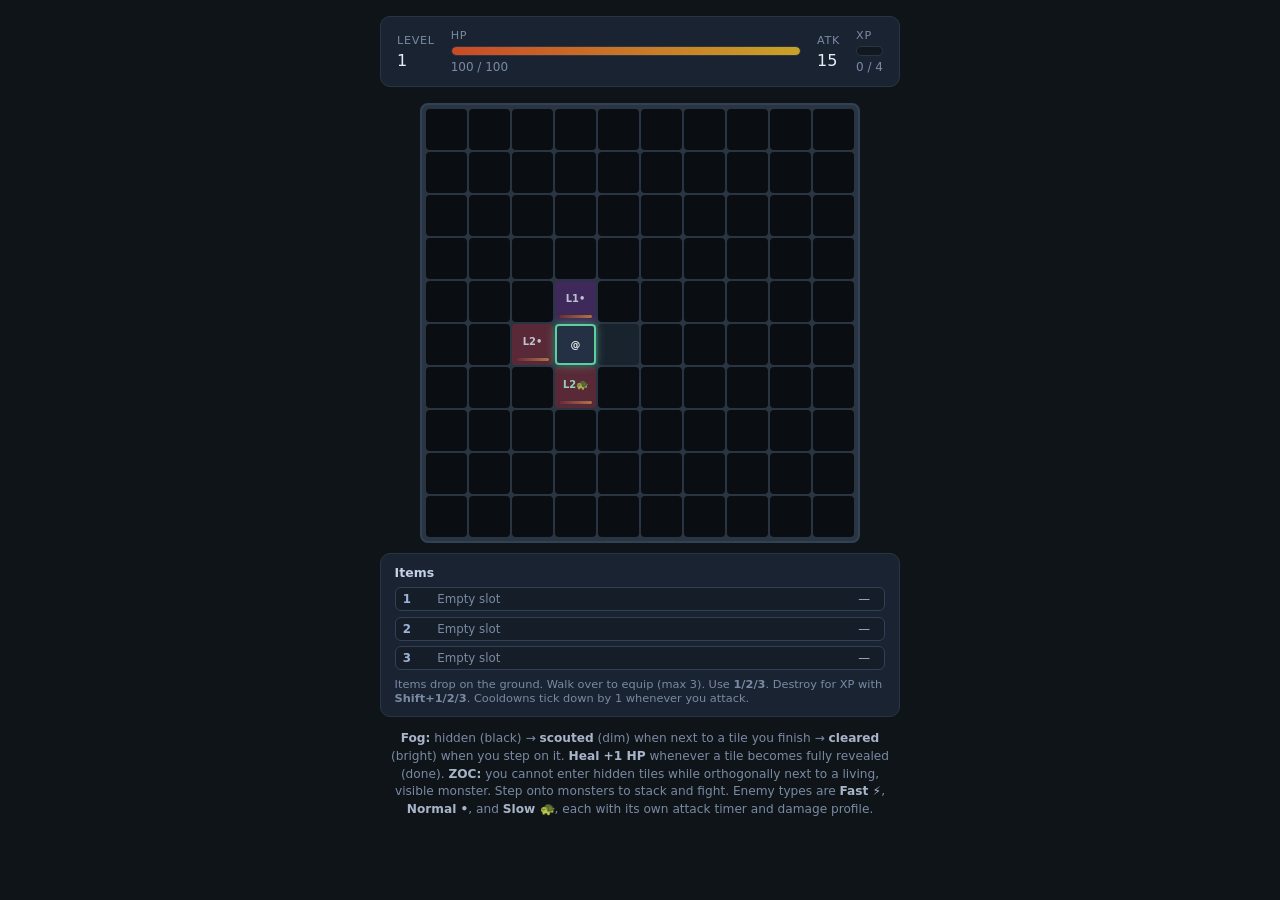
==== grid-autobattler/index.html @ ff54a14d "Add grid-autobattler prototype Made-with: Cursor" ====
<!DOCTYPE html>
<html lang="en">
<head>
  <meta charset="UTF-8" />
  <meta name="viewport" content="width=device-width, initial-scale=1.0" />
  <title>Grid Auto-Battler Prototype</title>
  <link rel="stylesheet" href="style.css" />
</head>
<body>
  <div class="app">
    <header class="hud">
      <div class="hud-block">
        <span class="label">Level</span>
        <span id="hud-level">1</span>
      </div>
      <div class="hud-block hud-wide">
        <span class="label">HP</span>
        <div class="bar bar--hp">
          <div id="player-hp-fill" class="bar__fill"></div>
        </div>
        <span id="hud-hp-text" class="bar-text">100 / 100</span>
      </div>
      <div class="hud-block">
        <span class="label">ATK</span>
        <span id="hud-atk">15</span>
      </div>
      <div class="hud-block">
        <span class="label">XP</span>
        <div class="bar bar--xp">
          <div id="hud-xp-fill" class="bar__fill"></div>
        </div>
        <span class="bar-text"><span id="hud-xp">0</span> / <span id="hud-xp-next">50</span></span>
      </div>
    </header>

    <main class="main">
      <div id="board" class="board" aria-label="Game grid"></div>
    </main>

    <div id="combat-strip" class="combat-strip hidden" aria-live="polite">
      <div class="duel-lane">
        <div class="duel-card duel-card--player">
          <div class="duel-card__name">Player</div>
          <div id="duel-player-stats" class="duel-card__stats">L1 · 100 HP</div>
        </div>
        <div class="duel-card duel-card--enemy">
          <div id="duel-enemy-name" class="duel-card__name">Enemy</div>
          <div id="duel-enemy-stats" class="duel-card__stats">L1 · 0 HP</div>
        </div>
      </div>
      <div class="combat-strip__row">
        <span id="combat-strip-label" class="combat-strip__label">Combat</span>
        <div class="bar bar--attack bar--strip">
          <div id="hero-attack-bar-fill" class="bar__fill"></div>
        </div>
        <span id="hero-attack-bar-text" class="bar-text">You 0%</span>
      </div>
      <div class="combat-strip__row">
        <span id="enemy-speed-label" class="combat-strip__label">Enemy timer</span>
        <div class="bar bar--enemy-timer bar--strip">
          <div id="enemy-attack-bar-fill" class="bar__fill"></div>
        </div>
        <span id="enemy-attack-bar-text" class="bar-text">Foe 0%</span>
      </div>
      <p class="combat-strip__hint">Move away or press Esc to disengage. HP persists on the foe’s tile.</p>
    </div>

    <div id="items-panel" class="items-panel">
      <div class="items-panel__title">Items</div>
      <div id="items-list" class="items-list"></div>
      <p class="items-help">Items drop on the ground. Walk over to equip (max 3). Use <strong>1/2/3</strong>. Destroy for XP with <strong>Shift+1/2/3</strong>. Cooldowns tick down by 1 whenever you attack.</p>
    </div>

    <p class="help">
      <strong>Fog:</strong> hidden (black) → <strong>scouted</strong> (dim) when next to a tile you finish → <strong>cleared</strong> (bright) when you step on it.
      <strong>Heal +1 HP</strong> whenever a tile becomes fully revealed (done).
      <strong>ZOC:</strong> you cannot enter hidden tiles while orthogonally next to a living, visible monster.
      Step onto monsters to stack and fight. Enemy types are <strong>Fast ⚡</strong>, <strong>Normal •</strong>, and <strong>Slow 🐢</strong>, each with its own attack timer and damage profile.
    </p>
  </div>

  <div id="game-over" class="game-over hidden">
    <p>You were defeated.</p>
    <button type="button" id="btn-restart" class="btn">Restart</button>
  </div>

  <script src="main.js"></script>
</body>
</html>
---- grid-autobattler/style.css ----
:root {
  --bg: #0f1419;
  --panel: #1a2332;
  --text: #e8eef5;
  --muted: #7a8aa3;
  --grid-line: #2a3544;
  --hidden: #0a0d12;
  --empty: #243044;
  --empty-seen: #1a2838;
  --wall: #3d2d22;
  --wall-seen: #2d221a;
  --monster-l1: #6b3fa0;
  --monster-l1-seen: #4a2c70;
  --monster-l2: #a03f5c;
  --monster-l2-seen: #6e2c40;
  --player-glow: #5ecf9a;
  --hp-high: #3d9c6c;
  --hp-mid: #c9a227;
  --hp-low: #c94a27;
  --attack-bar: #4a9eff;
  --enemy-timer: #ff7a3d;
  --xp-bar: #7d6cff;
  --overlay: rgba(5, 8, 12, 0.82);
  font-family: system-ui, -apple-system, Segoe UI, Roboto, sans-serif;
}

* {
  box-sizing: border-box;
}

body {
  margin: 0;
  min-height: 100vh;
  background: var(--bg);
  color: var(--text);
  display: flex;
  flex-direction: column;
  align-items: center;
  padding: 1rem;
}

.app {
  width: 100%;
  max-width: 520px;
}

.hud {
  display: grid;
  grid-template-columns: auto 1fr auto auto;
  gap: 0.75rem 1rem;
  align-items: center;
  margin-bottom: 1rem;
  padding: 0.75rem 1rem;
  background: var(--panel);
  border-radius: 10px;
  border: 1px solid var(--grid-line);
}

.hud-block {
  display: flex;
  flex-direction: column;
  gap: 0.25rem;
  min-width: 0;
}

.hud-wide {
  grid-column: span 1;
}

.label {
  font-size: 0.7rem;
  text-transform: uppercase;
  letter-spacing: 0.06em;
  color: var(--muted);
}

.bar {
  position: relative;
  height: 10px;
  border-radius: 5px;
  background: #111820;
  overflow: hidden;
  border: 1px solid var(--grid-line);
}

.bar__fill {
  height: 100%;
  width: 100%;
  transform-origin: left center;
  transform: scaleX(var(--fill, 0));
  transition: background 0.25s ease;
  border-radius: 4px;
}

.bar--hp .bar__fill {
  background: linear-gradient(90deg, var(--hp-low), var(--hp-mid) 50%, var(--hp-high));
  background-size: 200% 100%;
  background-position: calc((1 - var(--fill, 0)) * 100%) 0;
}

.bar--attack .bar__fill {
  background: var(--attack-bar);
  box-shadow: 0 0 8px rgba(74, 158, 255, 0.45);
}

.bar--enemy-timer .bar__fill {
  background: var(--enemy-timer);
  box-shadow: 0 0 8px rgba(255, 122, 61, 0.38);
}

.bar--xp .bar__fill {
  background: linear-gradient(90deg, #5e5bff, var(--xp-bar));
}

.bar--strip {
  flex: 1;
  min-width: 0;
  height: 11px;
}

.bar-text {
  font-size: 0.75rem;
  color: var(--muted);
  white-space: nowrap;
}

.muted {
  color: var(--muted);
}

.main {
  display: flex;
  justify-content: center;
}

.board {
  display: grid;
  grid-template-columns: repeat(10, 1fr);
  grid-template-rows: repeat(10, 1fr);
  width: min(90vw, 440px);
  aspect-ratio: 1 / 1;
  gap: 2px;
  padding: 4px;
  background: var(--grid-line);
  border-radius: 8px;
  border: 2px solid #334155;
}

.cell {
  border-radius: 4px;
  min-width: 0;
  min-height: 0;
  display: flex;
  flex-direction: column;
  align-items: stretch;
  justify-content: flex-start;
  padding: 2px 3px 3px;
  font-size: clamp(0.45rem, 1.8vw, 0.62rem);
  font-weight: 600;
  color: rgba(255, 255, 255, 0.88);
  user-select: none;
  transition: box-shadow 0.15s ease, filter 0.15s ease, background 0.15s ease;
}

.cell__glyph {
  flex: 1;
  display: flex;
  align-items: center;
  justify-content: center;
  min-height: 0;
}

.cell__hp-wrap {
  flex-shrink: 0;
  margin-top: 1px;
  height: 5px;
  border-radius: 2px;
  background: rgba(0, 0, 0, 0.45);
  overflow: hidden;
  border: 1px solid rgba(255, 255, 255, 0.12);
}

.cell--no-tile-hp .cell__hp-wrap {
  display: none;
}

.cell__hp-fill {
  height: 100%;
  width: 100%;
  transform-origin: left center;
  transform: scaleX(var(--hp-fill, 1));
  background: linear-gradient(90deg, #8b2942, #e07a4a);
  border-radius: 1px;
}

.cell--hidden {
  background: var(--hidden);
  color: transparent;
}

.cell--hidden .cell__glyph {
  color: transparent;
}

.cell--seen {
  filter: saturate(0.82) brightness(0.88);
}

.cell--empty {
  background: var(--empty);
}

.cell--seen.cell--empty {
  background: var(--empty-seen);
}

.cell--wall {
  background: var(--wall);
}

.cell--seen.cell--wall {
  background: var(--wall-seen);
}

.cell--monster-l1 {
  background: var(--monster-l1);
}

.cell--seen.cell--monster-l1 {
  background: var(--monster-l1-seen);
}

.cell--monster-l2 {
  background: var(--monster-l2);
}

.cell--speed-fast .cell__glyph {
  color: #ffd66b;
}

.cell--speed-normal .cell__glyph {
  color: #d6ddf0;
}

.cell--speed-slow .cell__glyph {
  color: #9ff0d0;
}

.cell--seen.cell--monster-l2 {
  background: var(--monster-l2-seen);
}

.cell--player {
  box-shadow: inset 0 0 0 2px var(--player-glow), 0 0 10px rgba(94, 207, 154, 0.5);
  z-index: 1;
}

.cell--stacked-monster .cell__glyph {
  text-shadow: 0 0 4px rgba(0, 0, 0, 0.6);
}

.cell--engaged {
  box-shadow: inset 0 0 0 2px var(--attack-bar), 0 0 12px rgba(74, 158, 255, 0.45);
  z-index: 1;
}

.combat-strip {
  margin-top: 0.85rem;
  padding: 0.65rem 0.85rem;
  background: var(--panel);
  border: 1px solid var(--grid-line);
  border-radius: 10px;
}

.duel-lane {
  display: grid;
  grid-template-columns: 1fr 1fr;
  gap: 0.75rem;
  margin-bottom: 0.5rem;
}

.duel-card {
  border: 1px solid #33445d;
  border-radius: 8px;
  padding: 0.35rem 0.5rem;
  background: #1b2635;
}

.duel-card--player {
  justify-self: start;
}

.duel-card--enemy {
  justify-self: end;
  text-align: right;
}

.duel-card__name {
  font-size: 0.74rem;
  color: #dce7fb;
  font-weight: 700;
}

.duel-card__stats {
  font-size: 0.7rem;
  color: #9eb1cf;
}

.combat-strip.hidden {
  display: none;
}

.combat-strip__row {
  display: flex;
  align-items: center;
  gap: 0.65rem;
  margin-bottom: 0.2rem;
}

.combat-strip__label {
  font-size: 0.78rem;
  font-weight: 600;
  color: var(--text);
  min-width: 5.5rem;
}

.combat-strip__hint {
  margin: 0.45rem 0 0;
  font-size: 0.72rem;
  color: var(--muted);
  line-height: 1.35;
}

.items-panel {
  margin-top: 0.65rem;
  padding: 0.65rem 0.85rem;
  background: var(--panel);
  border: 1px solid var(--grid-line);
  border-radius: 10px;
}

.items-panel__title {
  font-size: 0.78rem;
  font-weight: 600;
  color: #c4d0e4;
  margin-bottom: 0.45rem;
}

.items-list {
  display: grid;
  gap: 0.35rem;
}

.item-slot {
  display: grid;
  grid-template-columns: 1.7rem 1fr auto auto;
  gap: 0.45rem;
  align-items: center;
  font-size: 0.74rem;
  color: #dbe5f5;
  background: #202b3c;
  border: 1px solid #324055;
  border-radius: 6px;
  padding: 0.25rem 0.45rem;
}

.item-slot--empty {
  color: var(--muted);
  background: #151d28;
}

.item-slot--used {
  box-shadow: 0 0 12px rgba(125, 108, 255, 0.6);
  border-color: #7d6cff;
}

.item-key {
  color: #9db3d7;
  font-weight: 700;
}

.item-name {
  overflow: hidden;
  text-overflow: ellipsis;
  white-space: nowrap;
}

.item-meta {
  color: #a7b4cb;
  white-space: nowrap;
}

.item-cd {
  width: 1.35rem;
  height: 1.35rem;
  border-radius: 50%;
  display: grid;
  place-items: center;
  background: conic-gradient(#7d6cff calc((1 - var(--cd, 0)) * 1turn), #1a2230 0);
  border: 1px solid #44546f;
}

.item-cd__text {
  width: 1rem;
  height: 1rem;
  border-radius: 50%;
  display: grid;
  place-items: center;
  background: #111925;
  color: #d7e1f2;
  font-size: 0.62rem;
  line-height: 1;
}

.items-help {
  margin: 0.45rem 0 0;
  font-size: 0.71rem;
  color: var(--muted);
}

.help {
  font-size: 0.76rem;
  color: var(--muted);
  line-height: 1.45;
  margin-top: 0.85rem;
  text-align: center;
}

.help strong {
  color: #a8b4c8;
  font-weight: 600;
}

.btn {
  font: inherit;
  cursor: pointer;
  border-radius: 8px;
  padding: 0.5rem 1rem;
  border: 1px solid var(--grid-line);
  background: #243044;
  color: var(--text);
}

.btn:hover {
  background: #2d3d54;
}

.game-over {
  position: fixed;
  inset: 0;
  background: var(--overlay);
  display: flex;
  flex-direction: column;
  align-items: center;
  justify-content: center;
  gap: 1rem;
  z-index: 200;
}

.game-over.hidden {
  display: none;
}

.game-over p {
  margin: 0;
  font-size: 1.1rem;
}
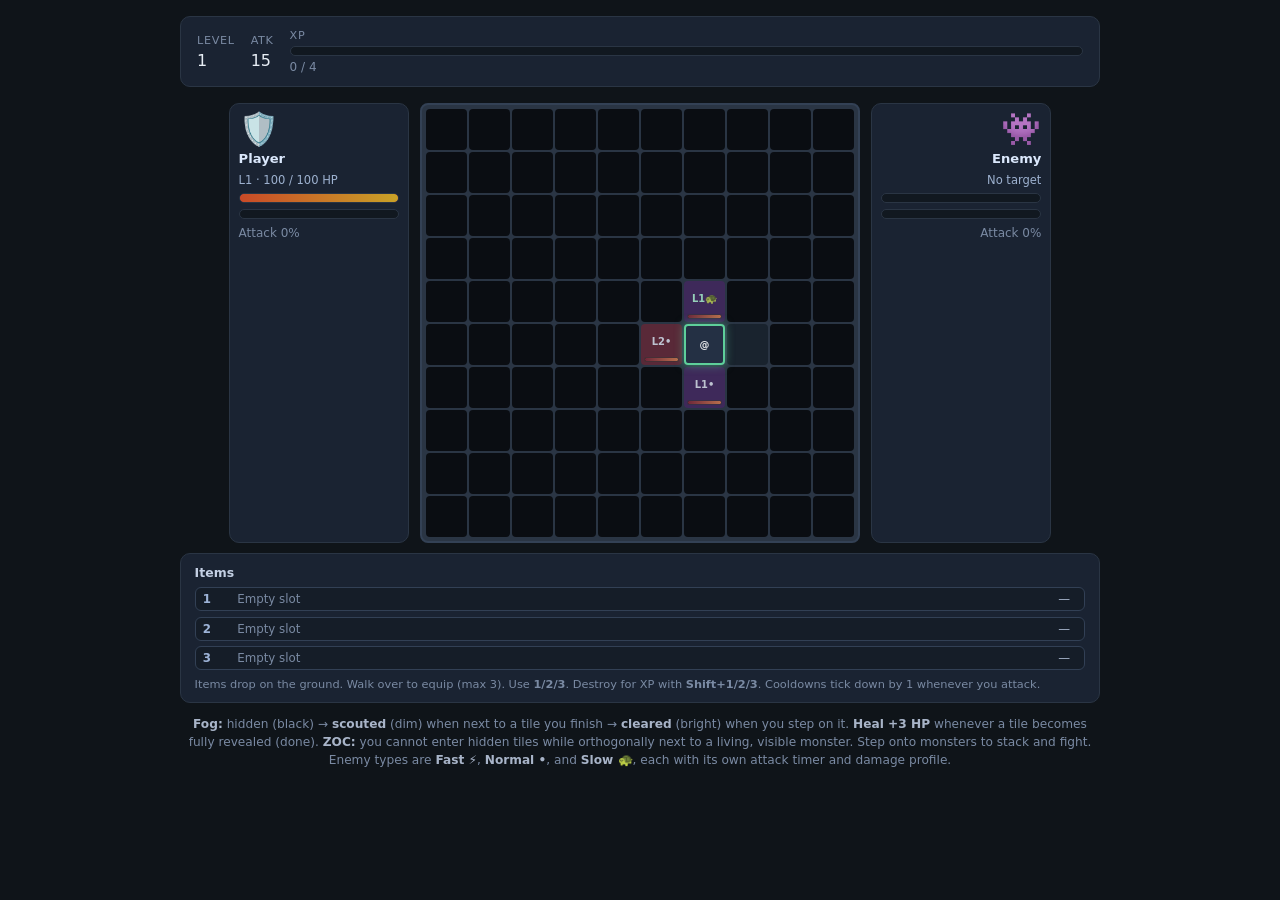
==== commit c5373456: "Refine combat presentation and feedback animations. Move combat HUD to side panels flanking the grid" ====
--- a/grid-autobattler/index.html
+++ b/grid-autobattler/index.html
@@ -13,18 +13,11 @@
         <span class="label">Level</span>
         <span id="hud-level">1</span>
       </div>
-      <div class="hud-block hud-wide">
-        <span class="label">HP</span>
-        <div class="bar bar--hp">
-          <div id="player-hp-fill" class="bar__fill"></div>
-        </div>
-        <span id="hud-hp-text" class="bar-text">100 / 100</span>
-      </div>
       <div class="hud-block">
         <span class="label">ATK</span>
         <span id="hud-atk">15</span>
       </div>
-      <div class="hud-block">
+      <div class="hud-block hud-wide">
         <span class="label">XP</span>
         <div class="bar bar--xp">
           <div id="hud-xp-fill" class="bar__fill"></div>
@@ -34,33 +27,42 @@
     </header>
 
     <main class="main">
-      <div id="board" class="board" aria-label="Game grid"></div>
+      <div class="battle-shell">
+        <aside class="side-panel side-panel--player">
+          <div id="player-icon" class="unit-icon">🛡️</div>
+          <div class="side-panel__name">Player</div>
+          <div id="player-panel-stats" class="side-panel__stats">L1 · 100 / 100 HP</div>
+          <div class="bar bar--hp">
+            <div id="player-panel-hp-damage" class="bar__damage"></div>
+            <div id="player-panel-hp-fill" class="bar__fill"></div>
+          </div>
+          <div class="bar bar--attack">
+            <div id="hero-attack-bar-fill" class="bar__fill"></div>
+          </div>
+          <div id="hero-attack-bar-text" class="bar-text">Attack 0%</div>
+        </aside>
+
+        <div id="board" class="board" aria-label="Game grid"></div>
+
+        <aside class="side-panel side-panel--enemy">
+          <div id="enemy-icon" class="unit-icon">👾</div>
+          <div id="enemy-panel-name" class="side-panel__name">Enemy</div>
+          <div id="enemy-panel-stats" class="side-panel__stats">No target</div>
+          <div class="bar bar--hp">
+            <div id="enemy-panel-hp-damage" class="bar__damage"></div>
+            <div id="enemy-panel-hp-fill" class="bar__fill"></div>
+          </div>
+          <div class="bar bar--enemy-timer">
+            <div id="enemy-attack-bar-fill" class="bar__fill"></div>
+          </div>
+          <div id="enemy-attack-bar-text" class="bar-text">Attack 0%</div>
+        </aside>
+      </div>
     </main>
 
     <div id="combat-strip" class="combat-strip hidden" aria-live="polite">
-      <div class="duel-lane">
-        <div class="duel-card duel-card--player">
-          <div class="duel-card__name">Player</div>
-          <div id="duel-player-stats" class="duel-card__stats">L1 · 100 HP</div>
-        </div>
-        <div class="duel-card duel-card--enemy">
-          <div id="duel-enemy-name" class="duel-card__name">Enemy</div>
-          <div id="duel-enemy-stats" class="duel-card__stats">L1 · 0 HP</div>
-        </div>
-      </div>
       <div class="combat-strip__row">
         <span id="combat-strip-label" class="combat-strip__label">Combat</span>
-        <div class="bar bar--attack bar--strip">
-          <div id="hero-attack-bar-fill" class="bar__fill"></div>
-        </div>
-        <span id="hero-attack-bar-text" class="bar-text">You 0%</span>
-      </div>
-      <div class="combat-strip__row">
-        <span id="enemy-speed-label" class="combat-strip__label">Enemy timer</span>
-        <div class="bar bar--enemy-timer bar--strip">
-          <div id="enemy-attack-bar-fill" class="bar__fill"></div>
-        </div>
-        <span id="enemy-attack-bar-text" class="bar-text">Foe 0%</span>
       </div>
       <p class="combat-strip__hint">Move away or press Esc to disengage. HP persists on the foe’s tile.</p>
     </div>
@@ -73,7 +75,7 @@
 
     <p class="help">
       <strong>Fog:</strong> hidden (black) → <strong>scouted</strong> (dim) when next to a tile you finish → <strong>cleared</strong> (bright) when you step on it.
-      <strong>Heal +1 HP</strong> whenever a tile becomes fully revealed (done).
+      <strong>Heal +3 HP</strong> whenever a tile becomes fully revealed (done).
       <strong>ZOC:</strong> you cannot enter hidden tiles while orthogonally next to a living, visible monster.
       Step onto monsters to stack and fight. Enemy types are <strong>Fast ⚡</strong>, <strong>Normal •</strong>, and <strong>Slow 🐢</strong>, each with its own attack timer and damage profile.
     </p>
--- a/grid-autobattler/style.css
+++ b/grid-autobattler/style.css
@@ -41,12 +41,12 @@
 
 .app {
   width: 100%;
-  max-width: 520px;
+  max-width: 920px;
 }
 
 .hud {
   display: grid;
-  grid-template-columns: auto 1fr auto auto;
+  grid-template-columns: auto auto 1fr;
   gap: 0.75rem 1rem;
   align-items: center;
   margin-bottom: 1rem;
@@ -83,7 +83,23 @@
   border: 1px solid var(--grid-line);
 }
 
+.bar__damage {
+  position: absolute;
+  inset: 0;
+  transform-origin: left center;
+  transform: scaleX(var(--damage-fill, 0));
+  background: #d63f3f;
+  border-radius: 4px;
+  pointer-events: none;
+  transition: transform 0.62s ease-out;
+}
+
+.bar__damage--instant {
+  transition: none !important;
+}
+
 .bar__fill {
+  position: relative;
   height: 100%;
   width: 100%;
   transform-origin: left center;
@@ -96,6 +112,7 @@
   background: linear-gradient(90deg, var(--hp-low), var(--hp-mid) 50%, var(--hp-high));
   background-size: 200% 100%;
   background-position: calc((1 - var(--fill, 0)) * 100%) 0;
+  transition: transform 0.22s ease, background 0.25s ease;
 }
 
 .bar--attack .bar__fill {
@@ -110,6 +127,11 @@
 
 .bar--xp .bar__fill {
   background: linear-gradient(90deg, #5e5bff, var(--xp-bar));
+  transition: transform 0.45s ease, background 0.25s ease, box-shadow 0.3s ease;
+}
+
+.bar--xp.xp-pop .bar__fill {
+  box-shadow: 0 0 12px rgba(125, 108, 255, 0.7);
 }
 
 .bar--strip {
@@ -131,6 +153,55 @@
 .main {
   display: flex;
   justify-content: center;
+}
+
+.battle-shell {
+  display: grid;
+  grid-template-columns: 180px minmax(320px, 440px) 180px;
+  gap: 0.7rem;
+  align-items: stretch;
+}
+
+.side-panel {
+  background: var(--panel);
+  border: 1px solid var(--grid-line);
+  border-radius: 10px;
+  padding: 0.55rem;
+  display: flex;
+  flex-direction: column;
+  gap: 0.4rem;
+}
+
+.side-panel--enemy {
+  text-align: right;
+}
+
+.unit-icon {
+  font-size: 2rem;
+  line-height: 1;
+}
+
+.unit-icon--shake {
+  animation: unit-shake 0.28s linear;
+}
+
+@keyframes unit-shake {
+  0% { transform: translateX(0); }
+  25% { transform: translateX(-3px) rotate(-2deg); }
+  50% { transform: translateX(3px) rotate(2deg); }
+  75% { transform: translateX(-2px) rotate(-1deg); }
+  100% { transform: translateX(0); }
+}
+
+.side-panel__name {
+  font-size: 0.82rem;
+  font-weight: 700;
+  color: #dbe8fc;
+}
+
+.side-panel__stats {
+  font-size: 0.72rem;
+  color: #9db1cf;
 }
 
 .board {
@@ -272,49 +343,12 @@
   border-radius: 10px;
 }
 
-.duel-lane {
-  display: grid;
-  grid-template-columns: 1fr 1fr;
-  gap: 0.75rem;
-  margin-bottom: 0.5rem;
-}
-
-.duel-card {
-  border: 1px solid #33445d;
-  border-radius: 8px;
-  padding: 0.35rem 0.5rem;
-  background: #1b2635;
-}
-
-.duel-card--player {
-  justify-self: start;
-}
-
-.duel-card--enemy {
-  justify-self: end;
-  text-align: right;
-}
-
-.duel-card__name {
-  font-size: 0.74rem;
-  color: #dce7fb;
-  font-weight: 700;
-}
-
-.duel-card__stats {
-  font-size: 0.7rem;
-  color: #9eb1cf;
-}
-
 .combat-strip.hidden {
   display: none;
 }
 
 .combat-strip__row {
-  display: flex;
-  align-items: center;
-  gap: 0.65rem;
-  margin-bottom: 0.2rem;
+  display: block;
 }
 
 .combat-strip__label {
